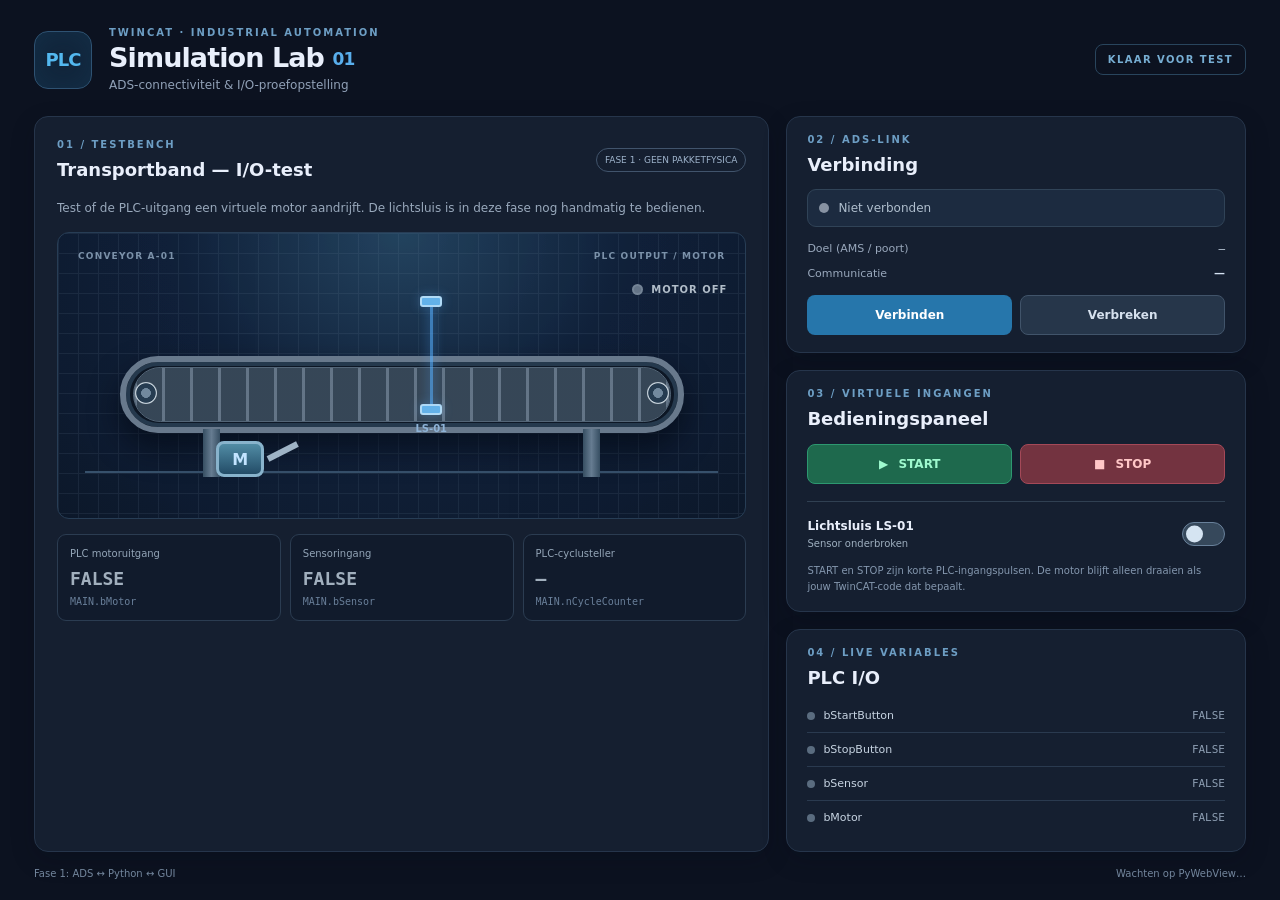
==== frontend/index.html @ 052e2afa "Initial commit" ====
<!doctype html>
<html lang="nl">
<head>
  <meta charset="utf-8">
  <meta name="viewport" content="width=device-width,initial-scale=1">
  <title>PLC Simulation Lab — Fase 1</title>
  <link rel="stylesheet" href="style.css">
</head>
<body>
  <div class="app">
    <header class="masthead">
      <div class="logo" aria-hidden="true"><span>PLC</span></div>
      <div class="brand"><div class="eyebrow">TWINCAT · INDUSTRIAL AUTOMATION</div><h1>Simulation Lab <span>01</span></h1><div class="subtitle">ADS-connectiviteit &amp; I/O-proefopstelling</div></div>
      <div class="version" id="modeTag">KLAAR VOOR TEST</div>
    </header>

    <div id="alert" class="alert" role="alert" hidden></div>

    <main class="layout">
      <section class="visual-panel panel">
        <div class="panel-heading"><div><div class="section-kicker">01 / TESTBENCH</div><h2>Transportband — I/O-test</h2></div><span class="phase-chip">FASE 1 · GEEN PAKKETFYSICA</span></div>
        <p class="intro">Test of de PLC-uitgang een virtuele motor aandrijft. De lichtsluis is in deze fase nog handmatig te bedienen.</p>
        <div class="conveyor-scene" id="conveyorScene">
          <div class="upper-label"><span>CONVEYOR A-01</span><span>PLC OUTPUT / MOTOR</span></div>
          <div class="beacon" id="motorBeacon"><i></i><span id="beaconLabel">MOTOR OFF</span></div>
          <div class="sensor-line"><div class="sensor-emitter"></div><div class="sensor-beam"></div><div class="sensor-receiver"></div><span>LS-01</span></div>
          <div class="belt-assembly">
            <div class="belt-track"><div class="belt-pattern"></div></div>
            <div class="roller roller-left"></div><div class="roller roller-right"></div>
            <div class="foot left"></div><div class="foot right"></div>
          </div>
          <div class="motor-drive" aria-hidden="true"><div class="motor-inner">M</div><div class="drive-line"></div></div>
          <div class="floor"></div>
        </div>
        <div class="readout-grid">
          <div class="readout"><span class="readout-name">PLC motoruitgang</span><strong id="motorValue">FALSE</strong><small>MAIN.bMotor</small></div>
          <div class="readout"><span class="readout-name">Sensoringang</span><strong id="sensorValue">FALSE</strong><small>MAIN.bSensor</small></div>
          <div class="readout"><span class="readout-name">PLC-cyclusteller</span><strong id="cycleValue">—</strong><small>MAIN.nCycleCounter</small></div>
        </div>
      </section>

      <aside class="controls-column">
        <section class="panel connection-panel">
          <div class="section-kicker">02 / ADS-LINK</div><h2>Verbinding</h2>
          <div class="connection-badge" id="connectionBadge"><span class="status-dot"></span><span id="connectionLabel">Niet verbonden</span></div>
          <div class="detail-row"><span>Doel (AMS / poort)</span><code id="targetValue">—</code></div>
          <div class="detail-row"><span>Communicatie</span><strong id="communicationValue">—</strong></div>
          <div class="connection-buttons"><button id="connectButton" class="btn primary">Verbinden</button><button id="disconnectButton" class="btn ghost">Verbreken</button></div>
        </section>
        <section class="panel control-panel">
          <div class="section-kicker">03 / VIRTUELE INGANGEN</div><h2>Bedieningspaneel</h2>
          <div class="control-buttons"><button id="startButton" class="btn start"><span class="icon-play">▶</span> START</button><button id="stopButton" class="btn stop"><span class="icon-stop">■</span> STOP</button></div>
          <label class="sensor-switch"><span class="switch-label"><b>Lichtsluis LS-01</b><small>Sensor onderbroken</small></span><span class="switch-wrap"><input id="sensorToggle" type="checkbox"><span class="switch-track"></span></span></label>
          <p class="notice">START en STOP zijn korte PLC-ingangspulsen. De motor blijft alleen draaien als jouw TwinCAT-code dat bepaalt.</p>
        </section>
        <section class="panel io-panel"><div class="section-kicker">04 / LIVE VARIABLES</div><h2>PLC I/O</h2>
          <div class="io-row"><span><i class="led" id="startLed"></i>bStartButton</span><code id="startValue">FALSE</code></div>
          <div class="io-row"><span><i class="led" id="stopLed"></i>bStopButton</span><code id="stopValue">FALSE</code></div>
          <div class="io-row"><span><i class="led" id="sensorLed"></i>bSensor</span><code id="sensorSmallValue">FALSE</code></div>
          <div class="io-row"><span><i class="led" id="motorLed"></i>bMotor</span><code id="motorSmallValue">FALSE</code></div>
        </section>
      </aside>
    </main>
    <footer><span>Fase 1: ADS ↔ Python ↔ GUI</span><span id="footerStatus">Wachten op PyWebView…</span></footer>
  </div>
  <script src="app.js"></script>
</body>
</html>
---- frontend/style.css ----
:root {font-family: "Segoe UI", Inter, system-ui, sans-serif;color:#e9effb;background:#0c1220;color-scheme:dark;}
* {box-sizing:border-box}body{margin:0;min-width:760px}.app{max-width:1340px;margin:auto;padding:27px 34px 18px}
.masthead{display:flex;align-items:center;gap:17px;margin-bottom:24px}.logo{width:58px;height:58px;border:1px solid #2e5272;box-shadow:inset 0 0 28px #1b44654d;background:#11253b;border-radius:14px;display:grid;place-items:center;color:#53b8ef;font-weight:900;font-size:18px;letter-spacing:-1px}
.brand{flex:1}.eyebrow,.section-kicker{font-size:10px;letter-spacing:2px;font-weight:800;color:#6d9ec4}.eyebrow{margin-bottom:4px}.brand h1{font-size:27px;margin:0;font-weight:750;letter-spacing:-.9px}.brand h1 span{color:#59aeec;font-size:17px;vertical-align:2px}.subtitle{font-size:12px;color:#91a1b7;margin-top:5px}.version{border:1px solid #29455d;border-radius:8px;padding:9px 12px;font-size:10px;letter-spacing:1.4px;font-weight:800;color:#77aed3}
.layout{display:grid;grid-template-columns:minmax(0,1.6fr) minmax(290px,1fr);gap:17px}.panel{background:#151f30;border:1px solid #26354b;box-shadow:0 8px 24px #060c182f;border-radius:14px;padding:22px}.panel-heading{display:flex;justify-content:space-between;align-items:center;gap:9px}.section-kicker{margin-bottom:9px}h2{font-size:18px;font-weight:680;margin:0 0 11px}.panel-heading h2{margin-bottom:0}.phase-chip{font-size:9px;border:1px solid #41546c;border-radius:20px;padding:6px 8px;color:#9eb3cb;white-space:nowrap}.intro{color:#99a9bc;font-size:12px;line-height:1.6;margin:19px 0 14px}
.conveyor-scene{height:287px;position:relative;overflow:hidden;border:1px solid #273d55;background:radial-gradient(ellipse at 50% 0%, #23435f 0%,#102039 48%,#0d192b 100%);border-radius:12px;isolation:isolate}.conveyor-scene:before{content:"";position:absolute;inset:0;opacity:.12;background-image:linear-gradient(#758da3 1px,transparent 1px),linear-gradient(90deg,#758da3 1px,transparent 1px);background-size:20px 20px}.upper-label{display:flex;justify-content:space-between;padding:18px 20px;position:relative;color:#7b91a9;letter-spacing:1.2px;font-size:9px;font-weight:800}.beacon{position:absolute;right:18px;top:51px;font-size:10px;font-weight:800;letter-spacing:1px;color:#b1bdc9;display:flex;gap:8px;align-items:center}.beacon i{height:11px;width:11px;border-radius:50%;background:#647487;border:2px solid #a3b2bf44}.conveyor-scene.running .beacon i{background:#4deaa0;box-shadow:0 0 16px #43e6a08c}.conveyor-scene.running .beacon{color:#60efae}
.belt-assembly{position:absolute;left:9%;right:9%;top:43%;height:77px;border:6px solid #68798c;border-radius:38px;background:#0d1725;box-shadow:0 15px 30px #02060e8f,inset 0 0 0 4px #25394d;z-index:1}.belt-track{position:absolute;inset:5px 7px;background:#2e3b49;border-radius:31px;overflow:hidden;border:1px solid #536577}.belt-pattern{position:absolute;inset:0;background:repeating-linear-gradient(90deg,#718396 0px,#718396 3px,#38495a 3px,#38495a 28px);animation:belt 900ms linear infinite;animation-play-state:paused;opacity:.8}.conveyor-scene.running .belt-pattern{animation-play-state:running}@keyframes belt{to{background-position-x:31px}}.roller{position:absolute;height:22px;width:22px;background:radial-gradient(circle,#72899e 0 30%,#263c51 33% 60%,#c0ccd5 65% 75%,#33465a 80%);border-radius:50%;top:20px;z-index:3}.roller-left{left:9px}.roller-right{right:9px}.foot{position:absolute;top:67px;width:17px;height:48px;background:linear-gradient(90deg,#364e62,#667c91,#364e62);z-index:-1}.foot.left{left:14%}.foot.right{right:14%}.floor{position:absolute;left:4%;right:4%;bottom:45px;height:2px;background:#37516c}
.sensor-line{position:absolute;left:52%;top:22%;height:138px;display:flex;flex-direction:column;align-items:center;z-index:3}.sensor-emitter,.sensor-receiver{width:22px;height:11px;border-radius:3px;background:#64b2e9;border:2px solid #b2dbf6;box-shadow:0 0 12px #67b4ff55}.sensor-beam{width:3px;flex:1;background:#55afff;box-shadow:0 0 11px #55aaff;opacity:.6}.conveyor-scene.sensor-active .sensor-beam{background:#eb6c72;box-shadow:0 0 13px #ef5c6f}.sensor-line span{margin-top:8px;font-size:10px;color:#8eb3d7;font-weight:800}.motor-drive{position:absolute;left:23%;top:73%;z-index:2;display:flex;align-items:center;gap:4px}.motor-inner{width:48px;height:36px;background:linear-gradient(#518ca5,#234c67);border:3px solid #88b3cc;border-radius:8px;display:grid;place-items:center;font-weight:900;color:#c3e4ff}.drive-line{width:33px;height:6px;background:#9fb4c6;transform:rotate(-27deg);transform-origin:left center}
.readout-grid{display:grid;grid-template-columns:repeat(3,1fr);gap:9px;margin-top:15px}.readout{border:1px solid #2b3c51;border-radius:9px;padding:13px 12px;background:#111b2c;min-width:0}.readout-name{font-size:10px;color:#93a5b7;display:block;margin-bottom:9px}.readout strong{font-family:Consolas,monospace;font-size:18px;color:#a1afbd}.readout strong.on{color:#63edaa}.readout small{display:block;color:#697f99;font-family:Consolas,monospace;font-size:10px;margin-top:7px;overflow:hidden;text-overflow:ellipsis}
.controls-column{display:flex;flex-direction:column;gap:17px}.controls-column .panel{padding:17px 20px}.connection-badge{display:flex;align-items:center;gap:9px;padding:11px;background:#1c2b40;border:1px solid #304357;border-radius:9px;margin:14px 0 15px;font-size:12px;color:#afbecd}.status-dot{width:10px;height:10px;background:#8792a2;border-radius:50%}.connection-badge.connected{background:#163526;border-color:#2d7653;color:#84ebae}.connection-badge.connected .status-dot{background:#5ce2a0;box-shadow:0 0 12px #3ce99a}.detail-row{display:flex;justify-content:space-between;gap:8px;margin:12px 0;font-size:11px;color:#99a8bc}.detail-row code,.detail-row strong{font-size:11px;color:#d4e2f2;overflow-wrap:anywhere}.connection-buttons,.control-buttons{display:grid;grid-template-columns:1fr 1fr;gap:8px;margin-top:15px}.btn{cursor:pointer;font-family:inherit;font-size:12px;border-radius:8px;padding:12px 13px;font-weight:750;border:1px solid transparent;transition:filter 130ms,transform 130ms}.btn:active{transform:scale(.98)}.btn:disabled{cursor:not-allowed;opacity:.42}.btn:hover:not(:disabled){filter:brightness(1.16)}.btn.primary{background:#2676ab;color:white}.btn.ghost{background:#26364a;border-color:#41546a;color:#d6e1ee}.btn.start{background:#1e694d;color:#9ef9ce;border-color:#2d9870}.btn.stop{background:#733340;color:#ffc7c7;border-color:#a44958}.icon-play,.icon-stop{margin-right:6px}
.sensor-switch{display:flex;justify-content:space-between;align-items:center;gap:8px;padding:17px 0 14px;border-top:1px solid #304052;margin-top:17px}.switch-label b,.switch-label small{display:block}.switch-label b{font-size:12px}.switch-label small{margin-top:5px;font-size:10px;color:#9eafbf}.switch-wrap{position:relative;display:block;flex:none}.switch-wrap input{position:absolute;opacity:0}.switch-track{display:block;cursor:pointer;width:43px;height:24px;border-radius:24px;background:#36485b;border:1px solid #69819b;transition:background .2s}.switch-track:after{content:"";display:block;width:17px;height:17px;border-radius:50%;background:#d5e4f2;transform:translate(3px,2.6px);transition:transform .2s}.switch-wrap input:checked+.switch-track{background:#1e996b}.switch-wrap input:checked+.switch-track:after{transform:translate(21px,2.6px)}.switch-wrap input:disabled+.switch-track{opacity:.5;cursor:not-allowed}.notice{color:#8497ae;font-size:10px;line-height:1.55;margin:0}.io-row{display:flex;justify-content:space-between;border-bottom:1px solid #2a3a4f;padding:10px 0;font-size:11px;color:#c7d4e2}.io-row:last-child{border-bottom:0}.io-row span{display:flex;gap:8px;align-items:center}.led{width:8px;height:8px;border-radius:50%;background:#5a6c7f;display:inline-block}.led.on{background:#63ecad;box-shadow:0 0 9px #63ecad88}.io-row code{color:#8e9fb3}.io-row code.on{color:#7eebb3}.alert{border:1px solid #a45459;background:#56262d;color:#ffd7da;padding:11px 14px;border-radius:9px;font-size:12px;margin-bottom:16px;overflow-wrap:anywhere}.alert[hidden]{display:none}footer{display:flex;justify-content:space-between;gap:12px;color:#73869d;font-size:10px;margin-top:16px}
@media(max-width:900px){.app{padding:20px}.layout{grid-template-columns:1fr}.controls-column{display:grid;grid-template-columns:1fr 1fr}.io-panel{grid-column:span 2}}
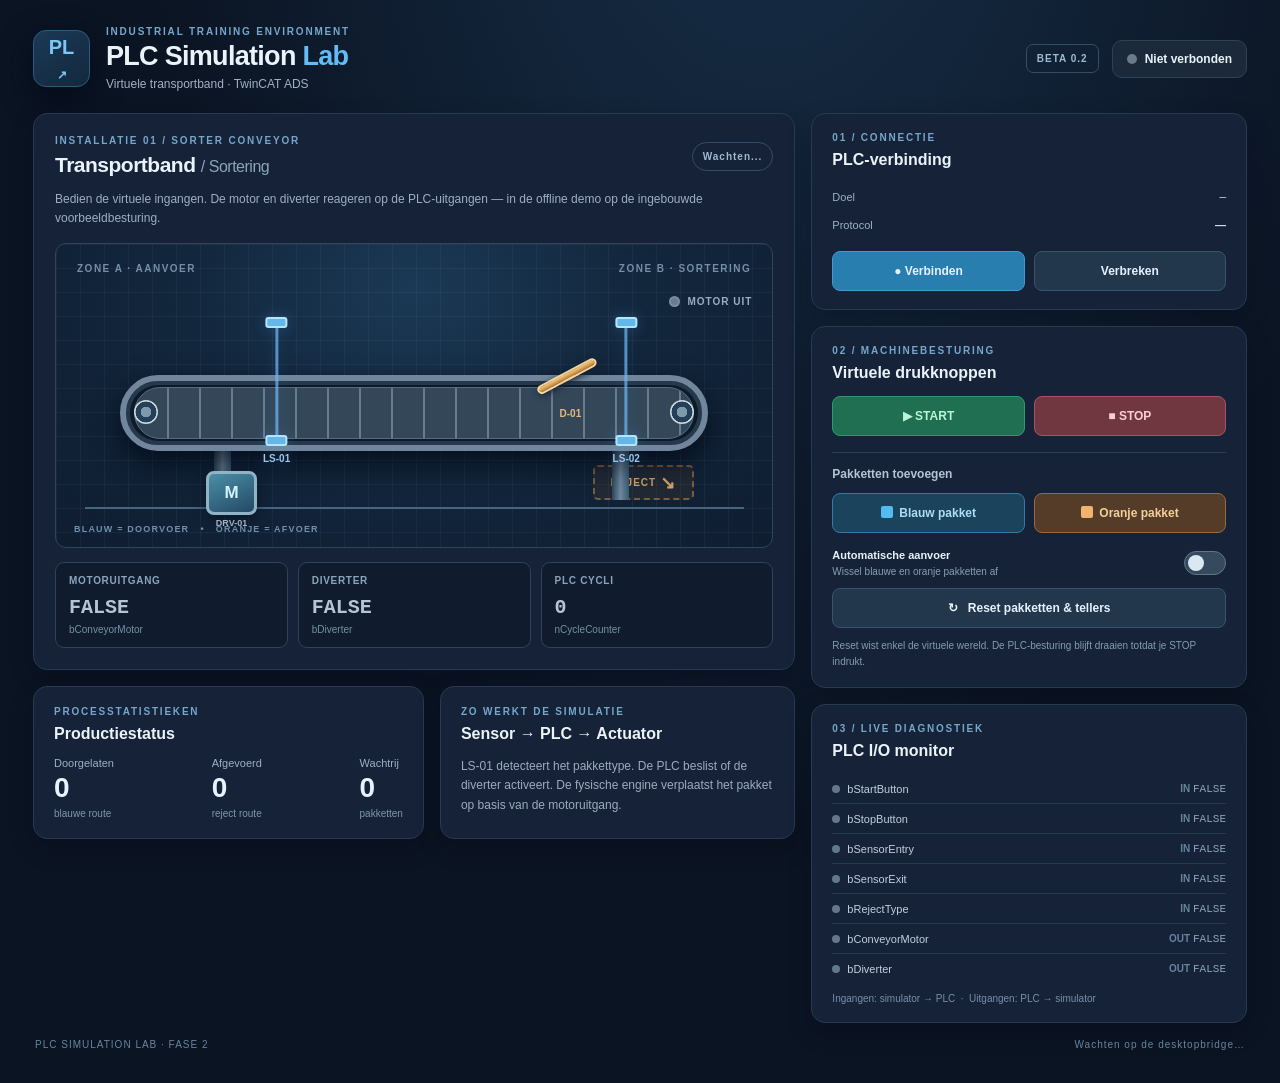
==== commit c2312fd1: "Added conveyor simulation with package sorting and improved animations" ====
--- a/frontend/index.html
+++ b/frontend/index.html
@@ -3,65 +3,81 @@
 <head>
   <meta charset="utf-8">
   <meta name="viewport" content="width=device-width,initial-scale=1">
-  <title>PLC Simulation Lab — Fase 1</title>
+  <title>PLC Simulation Lab — Conveyor</title>
   <link rel="stylesheet" href="style.css">
 </head>
 <body>
-  <div class="app">
-    <header class="masthead">
-      <div class="logo" aria-hidden="true"><span>PLC</span></div>
-      <div class="brand"><div class="eyebrow">TWINCAT · INDUSTRIAL AUTOMATION</div><h1>Simulation Lab <span>01</span></h1><div class="subtitle">ADS-connectiviteit &amp; I/O-proefopstelling</div></div>
-      <div class="version" id="modeTag">KLAAR VOOR TEST</div>
+  <div class="shell">
+    <header class="topbar">
+      <div class="identity">
+        <div class="symbol">PL<span>↗</span></div>
+        <div><div class="overline">INDUSTRIAL TRAINING ENVIRONMENT</div><h1>PLC Simulation <em>Lab</em></h1><div class="subhead">Virtuele transportband · TwinCAT ADS</div></div>
+      </div>
+      <div class="topright"><span class="vchip">BETA 0.2</span><div id="connectionBadge" class="connection-badge"><i></i><span id="connectionLabel">Niet verbonden</span></div></div>
     </header>
 
-    <div id="alert" class="alert" role="alert" hidden></div>
+    <div id="errorMessage" class="alert" role="alert" hidden></div>
+    <main class="workspace">
+      <section class="left-side">
+        <section class="panel stage-panel">
+          <div class="section-title"><div><div class="overline">INSTALLATIE 01 / SORTER CONVEYOR</div><h2>Transportband <span class="h2muted">/ Sortering</span></h2></div><span id="modeTag" class="mode-tag">Wachten...</span></div>
+          <div class="stage-description">Bedien de virtuele ingangen. De motor en diverter reageren op de PLC-uitgangen — in de offline demo op de ingebouwde voorbeeldbesturing.</div>
 
-    <main class="layout">
-      <section class="visual-panel panel">
-        <div class="panel-heading"><div><div class="section-kicker">01 / TESTBENCH</div><h2>Transportband — I/O-test</h2></div><span class="phase-chip">FASE 1 · GEEN PAKKETFYSICA</span></div>
-        <p class="intro">Test of de PLC-uitgang een virtuele motor aandrijft. De lichtsluis is in deze fase nog handmatig te bedienen.</p>
-        <div class="conveyor-scene" id="conveyorScene">
-          <div class="upper-label"><span>CONVEYOR A-01</span><span>PLC OUTPUT / MOTOR</span></div>
-          <div class="beacon" id="motorBeacon"><i></i><span id="beaconLabel">MOTOR OFF</span></div>
-          <div class="sensor-line"><div class="sensor-emitter"></div><div class="sensor-beam"></div><div class="sensor-receiver"></div><span>LS-01</span></div>
-          <div class="belt-assembly">
-            <div class="belt-track"><div class="belt-pattern"></div></div>
-            <div class="roller roller-left"></div><div class="roller roller-right"></div>
-            <div class="foot left"></div><div class="foot right"></div>
+          <div class="conveyor-stage" id="conveyorStage" aria-label="Interactieve transportband">
+            <div class="stage-grid"></div>
+            <div class="stage-label stage-label-left">ZONE A · AANVOER</div>
+            <div class="stage-label stage-label-right">ZONE B · SORTERING</div>
+            <div class="motor-chip"><span id="motorMiniLed" class="circle-led"></span><span id="motorMiniText">MOTOR UIT</span></div>
+            <div class="sensor-assembly first" id="entryAssembly"><div class="sensor-head"></div><div class="sensor-beam"></div><div class="sensor-head"></div><strong>LS-01</strong></div>
+            <div class="sensor-assembly second" id="exitAssembly"><div class="sensor-head"></div><div class="sensor-beam"></div><div class="sensor-head"></div><strong>LS-02</strong></div>
+            <div class="belt-frame">
+              <div class="belt-track" id="beltTrack">
+                <div class="belt-texture"></div>
+              </div>
+              <div class="package-layer" id="packageLayer"></div>
+              <div class="roller roller-left"></div><div class="roller roller-right"></div>
+            </div>
+            <div class="diverter" id="diverter"><span class="diverter-arm"></span><b>D-01</b></div>
+            <div class="chute chute-reject"><span>REJECT</span><span class="chute-arrow">↘</span></div>
+            <div class="stand stand-left"></div><div class="stand stand-right"></div><div class="floor"></div>
+            <div class="motor-box"><b>M</b><span>DRV-01</span></div>
+            <div class="stage-hint">BLAUW = DOORVOER &nbsp; • &nbsp; ORANJE = AFVOER</div>
           </div>
-          <div class="motor-drive" aria-hidden="true"><div class="motor-inner">M</div><div class="drive-line"></div></div>
-          <div class="floor"></div>
-        </div>
-        <div class="readout-grid">
-          <div class="readout"><span class="readout-name">PLC motoruitgang</span><strong id="motorValue">FALSE</strong><small>MAIN.bMotor</small></div>
-          <div class="readout"><span class="readout-name">Sensoringang</span><strong id="sensorValue">FALSE</strong><small>MAIN.bSensor</small></div>
-          <div class="readout"><span class="readout-name">PLC-cyclusteller</span><strong id="cycleValue">—</strong><small>MAIN.nCycleCounter</small></div>
+          <div class="readout-grid">
+            <div class="readout"><div>MOTORUITGANG</div><strong id="motorValue">FALSE</strong><small>bConveyorMotor</small></div>
+            <div class="readout"><div>DIVERTER</div><strong id="diverterValue">FALSE</strong><small>bDiverter</small></div>
+            <div class="readout"><div>PLC CYCLI</div><strong id="cycleValue">0</strong><small>nCycleCounter</small></div>
+          </div>
+        </section>
+
+        <div class="bottom-cards">
+          <section class="panel results-panel"><div class="overline">PROCESSTATISTIEKEN</div><h3>Productiestatus</h3>
+            <div class="stats-line"><div class="stat"><span>Doorgelaten</span><strong id="normalCount">0</strong><small>blauwe route</small></div><div class="stat"><span>Afgevoerd</span><strong id="rejectCount">0</strong><small>reject route</small></div><div class="stat"><span>Wachtrij</span><strong id="queueCount">0</strong><small>pakketten</small></div></div>
+          </section>
+          <section class="panel help-panel"><div class="overline">ZO WERKT DE SIMULATIE</div><h3>Sensor → PLC → Actuator</h3><p>LS-01 detecteert het pakkettype. De PLC beslist of de diverter activeert. De fysische engine verplaatst het pakket op basis van de motoruitgang.</p></section>
         </div>
       </section>
 
-      <aside class="controls-column">
-        <section class="panel connection-panel">
-          <div class="section-kicker">02 / ADS-LINK</div><h2>Verbinding</h2>
-          <div class="connection-badge" id="connectionBadge"><span class="status-dot"></span><span id="connectionLabel">Niet verbonden</span></div>
-          <div class="detail-row"><span>Doel (AMS / poort)</span><code id="targetValue">—</code></div>
-          <div class="detail-row"><span>Communicatie</span><strong id="communicationValue">—</strong></div>
-          <div class="connection-buttons"><button id="connectButton" class="btn primary">Verbinden</button><button id="disconnectButton" class="btn ghost">Verbreken</button></div>
+      <aside class="right-side">
+        <section class="panel connection-panel"><div class="overline">01 / CONNECTIE</div><h3>PLC-verbinding</h3>
+          <div class="info-row"><span>Doel</span><code id="targetValue">—</code></div>
+          <div class="info-row"><span>Protocol</span><strong id="protocolValue">—</strong></div>
+          <div class="button-pair"><button class="btn primary" id="connectButton">● Verbinden</button><button class="btn ghost" id="disconnectButton">Verbreken</button></div>
         </section>
-        <section class="panel control-panel">
-          <div class="section-kicker">03 / VIRTUELE INGANGEN</div><h2>Bedieningspaneel</h2>
-          <div class="control-buttons"><button id="startButton" class="btn start"><span class="icon-play">▶</span> START</button><button id="stopButton" class="btn stop"><span class="icon-stop">■</span> STOP</button></div>
-          <label class="sensor-switch"><span class="switch-label"><b>Lichtsluis LS-01</b><small>Sensor onderbroken</small></span><span class="switch-wrap"><input id="sensorToggle" type="checkbox"><span class="switch-track"></span></span></label>
-          <p class="notice">START en STOP zijn korte PLC-ingangspulsen. De motor blijft alleen draaien als jouw TwinCAT-code dat bepaalt.</p>
+        <section class="panel action-panel"><div class="overline">02 / MACHINEBESTURING</div><h3>Virtuele drukknoppen</h3>
+          <div class="button-pair"><button class="btn start" id="startButton">▶ START</button><button class="btn stop" id="stopButton">■ STOP</button></div>
+          <div class="subsection-title">Pakketten toevoegen</div>
+          <div class="button-pair"><button class="btn parcel-blue" id="blueButton"><span class="parcel-icon blue"></span> Blauw pakket</button><button class="btn parcel-orange" id="orangeButton"><span class="parcel-icon orange"></span> Oranje pakket</button></div>
+          <label class="switch-row"><div><b>Automatische aanvoer</b><small>Wissel blauwe en oranje pakketten af</small></div><span class="toggle"><input id="autoFeedToggle" type="checkbox"><span></span></span></label>
+          <button class="btn ghost full-width" id="resetButton">↻ &nbsp; Reset pakketten & tellers</button>
+          <p class="small-note">Reset wist enkel de virtuele wereld. De PLC-besturing blijft draaien totdat je STOP indrukt.</p>
         </section>
-        <section class="panel io-panel"><div class="section-kicker">04 / LIVE VARIABLES</div><h2>PLC I/O</h2>
-          <div class="io-row"><span><i class="led" id="startLed"></i>bStartButton</span><code id="startValue">FALSE</code></div>
-          <div class="io-row"><span><i class="led" id="stopLed"></i>bStopButton</span><code id="stopValue">FALSE</code></div>
-          <div class="io-row"><span><i class="led" id="sensorLed"></i>bSensor</span><code id="sensorSmallValue">FALSE</code></div>
-          <div class="io-row"><span><i class="led" id="motorLed"></i>bMotor</span><code id="motorSmallValue">FALSE</code></div>
+        <section class="panel io-panel"><div class="overline">03 / LIVE DIAGNOSTIEK</div><h3>PLC I/O monitor</h3><div id="ioRows"></div>
+          <div class="io-footer">Ingangen: simulator → PLC &nbsp;·&nbsp; Uitgangen: PLC → simulator</div>
         </section>
       </aside>
     </main>
-    <footer><span>Fase 1: ADS ↔ Python ↔ GUI</span><span id="footerStatus">Wachten op PyWebView…</span></footer>
+    <footer><span>PLC SIMULATION LAB · FASE 2</span><span id="footerStatus">Wachten op de desktopbridge…</span></footer>
   </div>
   <script src="app.js"></script>
 </body>
--- a/frontend/style.css
+++ b/frontend/style.css
@@ -1,12 +1,13 @@
-:root {font-family: "Segoe UI", Inter, system-ui, sans-serif;color:#e9effb;background:#0c1220;color-scheme:dark;}
-* {box-sizing:border-box}body{margin:0;min-width:760px}.app{max-width:1340px;margin:auto;padding:27px 34px 18px}
-.masthead{display:flex;align-items:center;gap:17px;margin-bottom:24px}.logo{width:58px;height:58px;border:1px solid #2e5272;box-shadow:inset 0 0 28px #1b44654d;background:#11253b;border-radius:14px;display:grid;place-items:center;color:#53b8ef;font-weight:900;font-size:18px;letter-spacing:-1px}
-.brand{flex:1}.eyebrow,.section-kicker{font-size:10px;letter-spacing:2px;font-weight:800;color:#6d9ec4}.eyebrow{margin-bottom:4px}.brand h1{font-size:27px;margin:0;font-weight:750;letter-spacing:-.9px}.brand h1 span{color:#59aeec;font-size:17px;vertical-align:2px}.subtitle{font-size:12px;color:#91a1b7;margin-top:5px}.version{border:1px solid #29455d;border-radius:8px;padding:9px 12px;font-size:10px;letter-spacing:1.4px;font-weight:800;color:#77aed3}
-.layout{display:grid;grid-template-columns:minmax(0,1.6fr) minmax(290px,1fr);gap:17px}.panel{background:#151f30;border:1px solid #26354b;box-shadow:0 8px 24px #060c182f;border-radius:14px;padding:22px}.panel-heading{display:flex;justify-content:space-between;align-items:center;gap:9px}.section-kicker{margin-bottom:9px}h2{font-size:18px;font-weight:680;margin:0 0 11px}.panel-heading h2{margin-bottom:0}.phase-chip{font-size:9px;border:1px solid #41546c;border-radius:20px;padding:6px 8px;color:#9eb3cb;white-space:nowrap}.intro{color:#99a9bc;font-size:12px;line-height:1.6;margin:19px 0 14px}
-.conveyor-scene{height:287px;position:relative;overflow:hidden;border:1px solid #273d55;background:radial-gradient(ellipse at 50% 0%, #23435f 0%,#102039 48%,#0d192b 100%);border-radius:12px;isolation:isolate}.conveyor-scene:before{content:"";position:absolute;inset:0;opacity:.12;background-image:linear-gradient(#758da3 1px,transparent 1px),linear-gradient(90deg,#758da3 1px,transparent 1px);background-size:20px 20px}.upper-label{display:flex;justify-content:space-between;padding:18px 20px;position:relative;color:#7b91a9;letter-spacing:1.2px;font-size:9px;font-weight:800}.beacon{position:absolute;right:18px;top:51px;font-size:10px;font-weight:800;letter-spacing:1px;color:#b1bdc9;display:flex;gap:8px;align-items:center}.beacon i{height:11px;width:11px;border-radius:50%;background:#647487;border:2px solid #a3b2bf44}.conveyor-scene.running .beacon i{background:#4deaa0;box-shadow:0 0 16px #43e6a08c}.conveyor-scene.running .beacon{color:#60efae}
-.belt-assembly{position:absolute;left:9%;right:9%;top:43%;height:77px;border:6px solid #68798c;border-radius:38px;background:#0d1725;box-shadow:0 15px 30px #02060e8f,inset 0 0 0 4px #25394d;z-index:1}.belt-track{position:absolute;inset:5px 7px;background:#2e3b49;border-radius:31px;overflow:hidden;border:1px solid #536577}.belt-pattern{position:absolute;inset:0;background:repeating-linear-gradient(90deg,#718396 0px,#718396 3px,#38495a 3px,#38495a 28px);animation:belt 900ms linear infinite;animation-play-state:paused;opacity:.8}.conveyor-scene.running .belt-pattern{animation-play-state:running}@keyframes belt{to{background-position-x:31px}}.roller{position:absolute;height:22px;width:22px;background:radial-gradient(circle,#72899e 0 30%,#263c51 33% 60%,#c0ccd5 65% 75%,#33465a 80%);border-radius:50%;top:20px;z-index:3}.roller-left{left:9px}.roller-right{right:9px}.foot{position:absolute;top:67px;width:17px;height:48px;background:linear-gradient(90deg,#364e62,#667c91,#364e62);z-index:-1}.foot.left{left:14%}.foot.right{right:14%}.floor{position:absolute;left:4%;right:4%;bottom:45px;height:2px;background:#37516c}
-.sensor-line{position:absolute;left:52%;top:22%;height:138px;display:flex;flex-direction:column;align-items:center;z-index:3}.sensor-emitter,.sensor-receiver{width:22px;height:11px;border-radius:3px;background:#64b2e9;border:2px solid #b2dbf6;box-shadow:0 0 12px #67b4ff55}.sensor-beam{width:3px;flex:1;background:#55afff;box-shadow:0 0 11px #55aaff;opacity:.6}.conveyor-scene.sensor-active .sensor-beam{background:#eb6c72;box-shadow:0 0 13px #ef5c6f}.sensor-line span{margin-top:8px;font-size:10px;color:#8eb3d7;font-weight:800}.motor-drive{position:absolute;left:23%;top:73%;z-index:2;display:flex;align-items:center;gap:4px}.motor-inner{width:48px;height:36px;background:linear-gradient(#518ca5,#234c67);border:3px solid #88b3cc;border-radius:8px;display:grid;place-items:center;font-weight:900;color:#c3e4ff}.drive-line{width:33px;height:6px;background:#9fb4c6;transform:rotate(-27deg);transform-origin:left center}
-.readout-grid{display:grid;grid-template-columns:repeat(3,1fr);gap:9px;margin-top:15px}.readout{border:1px solid #2b3c51;border-radius:9px;padding:13px 12px;background:#111b2c;min-width:0}.readout-name{font-size:10px;color:#93a5b7;display:block;margin-bottom:9px}.readout strong{font-family:Consolas,monospace;font-size:18px;color:#a1afbd}.readout strong.on{color:#63edaa}.readout small{display:block;color:#697f99;font-family:Consolas,monospace;font-size:10px;margin-top:7px;overflow:hidden;text-overflow:ellipsis}
-.controls-column{display:flex;flex-direction:column;gap:17px}.controls-column .panel{padding:17px 20px}.connection-badge{display:flex;align-items:center;gap:9px;padding:11px;background:#1c2b40;border:1px solid #304357;border-radius:9px;margin:14px 0 15px;font-size:12px;color:#afbecd}.status-dot{width:10px;height:10px;background:#8792a2;border-radius:50%}.connection-badge.connected{background:#163526;border-color:#2d7653;color:#84ebae}.connection-badge.connected .status-dot{background:#5ce2a0;box-shadow:0 0 12px #3ce99a}.detail-row{display:flex;justify-content:space-between;gap:8px;margin:12px 0;font-size:11px;color:#99a8bc}.detail-row code,.detail-row strong{font-size:11px;color:#d4e2f2;overflow-wrap:anywhere}.connection-buttons,.control-buttons{display:grid;grid-template-columns:1fr 1fr;gap:8px;margin-top:15px}.btn{cursor:pointer;font-family:inherit;font-size:12px;border-radius:8px;padding:12px 13px;font-weight:750;border:1px solid transparent;transition:filter 130ms,transform 130ms}.btn:active{transform:scale(.98)}.btn:disabled{cursor:not-allowed;opacity:.42}.btn:hover:not(:disabled){filter:brightness(1.16)}.btn.primary{background:#2676ab;color:white}.btn.ghost{background:#26364a;border-color:#41546a;color:#d6e1ee}.btn.start{background:#1e694d;color:#9ef9ce;border-color:#2d9870}.btn.stop{background:#733340;color:#ffc7c7;border-color:#a44958}.icon-play,.icon-stop{margin-right:6px}
-.sensor-switch{display:flex;justify-content:space-between;align-items:center;gap:8px;padding:17px 0 14px;border-top:1px solid #304052;margin-top:17px}.switch-label b,.switch-label small{display:block}.switch-label b{font-size:12px}.switch-label small{margin-top:5px;font-size:10px;color:#9eafbf}.switch-wrap{position:relative;display:block;flex:none}.switch-wrap input{position:absolute;opacity:0}.switch-track{display:block;cursor:pointer;width:43px;height:24px;border-radius:24px;background:#36485b;border:1px solid #69819b;transition:background .2s}.switch-track:after{content:"";display:block;width:17px;height:17px;border-radius:50%;background:#d5e4f2;transform:translate(3px,2.6px);transition:transform .2s}.switch-wrap input:checked+.switch-track{background:#1e996b}.switch-wrap input:checked+.switch-track:after{transform:translate(21px,2.6px)}.switch-wrap input:disabled+.switch-track{opacity:.5;cursor:not-allowed}.notice{color:#8497ae;font-size:10px;line-height:1.55;margin:0}.io-row{display:flex;justify-content:space-between;border-bottom:1px solid #2a3a4f;padding:10px 0;font-size:11px;color:#c7d4e2}.io-row:last-child{border-bottom:0}.io-row span{display:flex;gap:8px;align-items:center}.led{width:8px;height:8px;border-radius:50%;background:#5a6c7f;display:inline-block}.led.on{background:#63ecad;box-shadow:0 0 9px #63ecad88}.io-row code{color:#8e9fb3}.io-row code.on{color:#7eebb3}.alert{border:1px solid #a45459;background:#56262d;color:#ffd7da;padding:11px 14px;border-radius:9px;font-size:12px;margin-bottom:16px;overflow-wrap:anywhere}.alert[hidden]{display:none}footer{display:flex;justify-content:space-between;gap:12px;color:#73869d;font-size:10px;margin-top:16px}
-@media(max-width:900px){.app{padding:20px}.layout{grid-template-columns:1fr}.controls-column{display:grid;grid-template-columns:1fr 1fr}.io-panel{grid-column:span 2}}
+:root{font-family:Segoe UI,Inter,Arial,sans-serif;color:#eaf2fa;background:#0b1423;color-scheme:dark;--line:#263a51;--muted:#93a7bd;--blue:#58b8ed;--green:#5fe4a6;--orange:#efac65}
+*{box-sizing:border-box}html,body{margin:0;min-width:850px}body{background:radial-gradient(ellipse at 60% -30%,#18314b 0,#0b1423 58%)}button{font-family:inherit}.shell{max-width:1500px;margin:0 auto;padding:26px 33px 16px}
+.topbar{display:flex;align-items:center;justify-content:space-between;gap:14px;margin-bottom:22px}.identity{display:flex;gap:16px;align-items:center}.symbol{width:57px;height:57px;display:grid;place-items:center;border-radius:13px;background:linear-gradient(145deg,#1b3956,#13283c);border:1px solid #2c5c7b;font-size:20px;font-weight:900;color:#79c9f4;box-shadow:0 10px 30px #050c19}.symbol span{font-size:12px;vertical-align:10px;margin-left:1px}.overline{font-size:10px;letter-spacing:1.8px;font-weight:850;color:#75a7cb}.identity h1{font-size:27px;letter-spacing:-.7px;margin:4px 0 0;line-height:1.15}.identity h1 em{font-style:normal;color:#62bcf5}.subhead{font-size:12px;color:#a1b1c4;margin-top:5px}.topright{display:flex;align-items:center;gap:13px}.vchip,.mode-tag{padding:8px 10px;border:1px solid #344d66;border-radius:7px;color:#9dbad2;font-size:10px;font-weight:800;letter-spacing:1px}.connection-badge{display:flex;gap:8px;align-items:center;background:#1c293a;padding:11px 14px;border:1px solid #2d4257;border-radius:10px;font-size:12px;font-weight:700;min-width:133px}.connection-badge i{width:10px;height:10px;border-radius:50%;background:#697a8c}.connection-badge.connected{border-color:#326b52;color:#8aebbc;background:#133023}.connection-badge.connected i{background:var(--green);box-shadow:0 0 10px #5fe4a68e}
+.workspace{display:grid;grid-template-columns:minmax(0,1.75fr) minmax(310px,1fr);gap:16px}.left-side,.right-side{display:flex;flex-direction:column;gap:16px;min-width:0}.panel{border:1px solid var(--line);background:#152237;border-radius:14px;padding:19px 20px;box-shadow:0 9px 25px #02070f36}.stage-panel{padding:21px}.section-title{display:flex;justify-content:space-between;align-items:center;gap:10px}.section-title h2{font-size:21px;margin:7px 0 0;letter-spacing:-.5px}.h2muted{color:#8ba4b9;font-size:16px;font-weight:500}.stage-description{color:#9eafc3;font-size:12px;line-height:1.55;margin:13px 0 16px;max-width:700px}.mode-tag{border-radius:25px;white-space:nowrap}.mode-tag.demo{color:#f9c980;border-color:#947244;background:#4e3a20}.mode-tag.live{color:#87e6bf;border-color:#326b56;background:#1b3c31}
+.conveyor-stage{height:305px;overflow:hidden;position:relative;isolation:isolate;border-radius:11px;border:1px solid #30445c;background:radial-gradient(ellipse at 50% 15%,#1b3955 0,#12263c 47%,#0f1d31 100%)}.stage-grid{position:absolute;inset:0;background-image:linear-gradient(#87a0b413 1px,transparent 1px),linear-gradient(90deg,#87a0b413 1px,transparent 1px);background-size:24px 24px}.stage-label{position:absolute;top:19px;font-size:10px;letter-spacing:1.5px;font-weight:800;color:#758fa8}.stage-label-left{left:21px}.stage-label-right{right:21px}.motor-chip{position:absolute;right:20px;top:52px;display:flex;align-items:center;gap:7px;font-size:10px;font-weight:850;letter-spacing:1px;color:#9cacc2}.circle-led{width:11px;height:11px;border-radius:50%;background:#697b8d;border:2px solid #9eb2c350}.conveyor-stage.running .circle-led{background:#62efb1;box-shadow:0 0 11px #62efb1}.conveyor-stage.running .motor-chip{color:#6ceeb4}
+.belt-frame{position:absolute;top:43%;left:9%;width:82%;height:76px;border:6px solid #71869c;border-radius:42px;background:#0c1a2b;box-shadow:0 12px 29px #020713bd,inset 0 0 0 4px #26384b;z-index:3}.belt-track{position:absolute;inset:6px 8px;border:1px solid #556b80;background:#334759;border-radius:30px;overflow:hidden;isolation:isolate}.belt-texture{position:absolute;left:-32px;top:0;bottom:0;width:calc(100% + 32px);background-image:linear-gradient(90deg,#8095a4 0 2px,transparent 2px 32px);background-size:32px 100%;will-change:transform;animation:belt-move 540ms linear infinite paused;opacity:.68;transform:translate3d(0,0,0)}.conveyor-stage.running .belt-texture{animation-play-state:running}@keyframes belt-move{to{transform:translate3d(32px,0,0)}}.roller{position:absolute;top:19px;width:24px;height:24px;border-radius:50%;z-index:4;background:radial-gradient(circle,#7e9aab 0 30%,#254059 32% 60%,#cad9df 63% 73%,#435b6e 76%)}.roller-left{left:8px}.roller-right{right:8px}.package-layer{position:absolute;inset:6px 8px;z-index:2;pointer-events:none}.parcel{position:absolute;top:12px;height:34px;width:48px;border-radius:5px;box-shadow:1px 4px 8px #07111e99;will-change:transform}.parcel.blue{background:linear-gradient(145deg,#67d5f8,#2184b9);border:2px solid #91e5fb}.parcel.orange{background:linear-gradient(145deg,#f7be74,#d8853c);border:2px solid #ffdb9a}.parcel:after{content:'';position:absolute;inset:5px 0 0;border-top:2px solid #ffffff50;transform:skewY(-22deg)}.parcel:before{content:'';position:absolute;left:47%;top:0;bottom:0;border-left:2px solid #ffffff51}
+.sensor-assembly{position:absolute;top:24%;height:153px;display:flex;align-items:center;flex-direction:column;z-index:6;filter:drop-shadow(0 0 7px #4daaff44);transform:translateX(-50%);pointer-events:none}.sensor-assembly.first{left:30.8%}.sensor-assembly.second{left:79.6%}.sensor-head{height:11px;width:22px;background:#64b7eb;border:2px solid #b5e4fe;border-radius:3px}.sensor-beam{height:107px;width:3px;background:#6db7f1;opacity:.73}.sensor-assembly.active .sensor-beam{background:#ef696b;box-shadow:0 0 12px #ff6c6c;opacity:1}.sensor-assembly strong{font-size:10px;color:#9ac8eb;margin-top:7px}.sensor-assembly.active strong{color:#ffafac}
+.diverter{position:absolute;top:46%;left:67.2%;z-index:7;pointer-events:none}.diverter-arm{display:block;height:9px;width:66px;background:linear-gradient(#f8c97d,#b9782c);border:2px solid #f5d59b;border-radius:5px;transform-origin:10% 50%;transform:rotate(-28deg);transition:transform 180ms;box-shadow:0 2px 6px #172333}.diverter.active .diverter-arm{transform:rotate(30deg);background:linear-gradient(#ffd6a7,#ec9030)}.diverter b{display:block;color:#e8b97b;font-size:10px;text-align:center;margin-top:15px}.chute{position:absolute;top:73%;right:11%;width:14%;height:35px;border:2px dashed #b6804599;background:#78532829;border-radius:5px;display:flex;align-items:center;justify-content:center;gap:4px;color:#d5a36b;font-size:10px;letter-spacing:1px;font-weight:800}.chute-arrow{font-size:18px}.stand{position:absolute;top:calc(43% + 65px);height:60px;width:17px;background:linear-gradient(90deg,#2b465c,#71899e,#385b74);z-index:1}.stand-left{left:22%}.stand-right{right:20%}.floor{height:2px;background:#48657c;position:absolute;bottom:38px;left:4%;right:4%}.motor-box{position:absolute;left:21%;top:75%;z-index:5;display:flex;align-items:center;flex-direction:column;font-size:9px;font-weight:800;gap:3px;color:#a1b3c5}.motor-box b{border-radius:8px;border:3px solid #90b3c6;background:linear-gradient(155deg,#4b8fa6,#244865);box-shadow:0 4px 12px #07111b99;padding:9px 15px;color:#d2f1ff;font-size:17px}.stage-hint{position:absolute;left:18px;bottom:13px;color:#7190aa;font-size:9px;font-weight:800;letter-spacing:1.2px}
+.readout-grid{display:grid;grid-template-columns:repeat(3,minmax(0,1fr));gap:10px;margin-top:14px}.readout{border:1px solid #2f4257;border-radius:9px;padding:12px 13px;background:#101c2e;min-width:0}.readout div{font-size:10px;color:#8ba4bd;font-weight:800;letter-spacing:.7px}.readout strong{display:block;color:#b6c5d4;font-family:Consolas,monospace;font-size:20px;margin:10px 0 5px}.readout strong.on{color:#5feba7}.readout small{color:#7291a7;font-size:10px;overflow:hidden;white-space:nowrap;text-overflow:ellipsis;display:block}
+h3{font-size:16px;margin:8px 0 14px}.bottom-cards{display:grid;grid-template-columns:1.1fr 1fr;gap:16px}.stats-line{display:flex;justify-content:space-between;gap:8px}.stat{display:flex;flex-direction:column;gap:4px}.stat span{color:#9db0c4;font-size:11px}.stat strong{font-size:28px;color:#e6f2ff;line-height:1.1}.stat small{color:#7d98af;font-size:10px}.help-panel p{color:#9cacbd;font-size:12px;line-height:1.6;margin:0}
+.right-side .panel{padding:18px 20px}.info-row{display:flex;justify-content:space-between;gap:10px;padding:8px 0;font-size:11px;color:#9cb1c6}.info-row code,.info-row strong{color:#d3e5f4;font-size:11px;max-width:66%;overflow-wrap:anywhere;text-align:right}.button-pair{display:grid;grid-template-columns:1fr 1fr;gap:9px;margin-top:12px}.btn{cursor:pointer;border:1px solid transparent;border-radius:8px;padding:11px 11px;font-size:12px;font-weight:800;color:#e6f1ff;transition:filter .12s,transform .12s;min-height:40px}.btn:hover:not(:disabled){filter:brightness(1.14)}.btn:active:not(:disabled){transform:scale(.98)}.btn:disabled{opacity:.38;cursor:not-allowed}.btn.primary{background:#287eae;border-color:#3d9bce}.btn.ghost{background:#22374c;border-color:#3a536d}.btn.start{background:#206f52;border-color:#2e9a71;color:#b7f6d8}.btn.stop{background:#703741;border-color:#ad5263;color:#ffced4}.btn.parcel-blue{background:#1b435c;border-color:#327caa;color:#afdcf6}.btn.parcel-orange{background:#543c29;border-color:#986943;color:#f3cf99}.parcel-icon{display:inline-block;width:12px;height:12px;vertical-align:-1px;margin-right:3px;border-radius:2px}.parcel-icon.blue{background:#53bbef}.parcel-icon.orange{background:#f2b46d}.full-width{width:100%;margin-top:11px}.subsection-title{border-top:1px solid #2b4058;padding-top:14px;margin-top:16px;color:#b4c4d5;font-weight:750;font-size:12px}.small-note{font-size:10px;color:#839cb3;line-height:1.55;margin:10px 0 0}.switch-row{display:flex;gap:10px;justify-content:space-between;align-items:center;margin-top:16px}.switch-row b{display:block;font-size:11px}.switch-row small{display:block;color:#899fb2;font-size:10px;margin-top:5px}.toggle{position:relative;flex:none}.toggle input{position:absolute;opacity:0}.toggle span{display:block;width:42px;height:24px;border-radius:24px;background:#364a5e;cursor:pointer;position:relative;border:1px solid #60758a}.toggle span:after{content:'';position:absolute;width:16px;height:16px;top:3px;left:3px;border-radius:50%;background:#dae8f1;transition:transform .16s}.toggle input:checked+span{background:#187b5c}.toggle input:checked+span:after{transform:translateX(18px)}.toggle input:disabled+span{opacity:.5}
+.io-panel{flex:1}.io-row{display:flex;justify-content:space-between;gap:8px;padding:8px 0;border-bottom:1px solid #253a50;font-size:11px}.io-row:last-child{border:none}.io-row .io-name{display:flex;align-items:center;gap:7px;color:#bfd0df}.led{width:8px;height:8px;border-radius:50%;background:#63788a;display:inline-block}.led.on{background:#63e9a7;box-shadow:0 0 8px #63e9a788}.io-row code{color:#8ea5bb}.io-row code.on{color:#65edb0}.io-row .dir{color:#65859f;font-weight:850;font-size:10px}.io-footer{margin-top:10px;color:#7890aa;font-size:10px}.alert{padding:12px;border:1px solid #9e555c;border-radius:10px;background:#512d34;color:#ffd4dc;margin-bottom:18px;font-size:12px}.alert[hidden]{display:none}footer{display:flex;justify-content:space-between;gap:12px;color:#66859f;letter-spacing:1px;font-size:10px;padding:16px 2px}
+@media(max-width:1120px){.shell{padding:18px}.workspace{grid-template-columns:1fr}.right-side{display:grid;grid-template-columns:repeat(2,minmax(0,1fr))}.io-panel{grid-column:span 2}.bottom-cards{grid-template-columns:1fr 1fr}}@media(max-width:880px){.stage-label{font-size:9px}.shell{padding:12px}.topbar{flex-wrap:wrap}.bottom-cards{grid-template-columns:1fr}.stage-panel{padding:15px}.right-side{grid-template-columns:1fr}.io-panel{grid-column:span 1}}
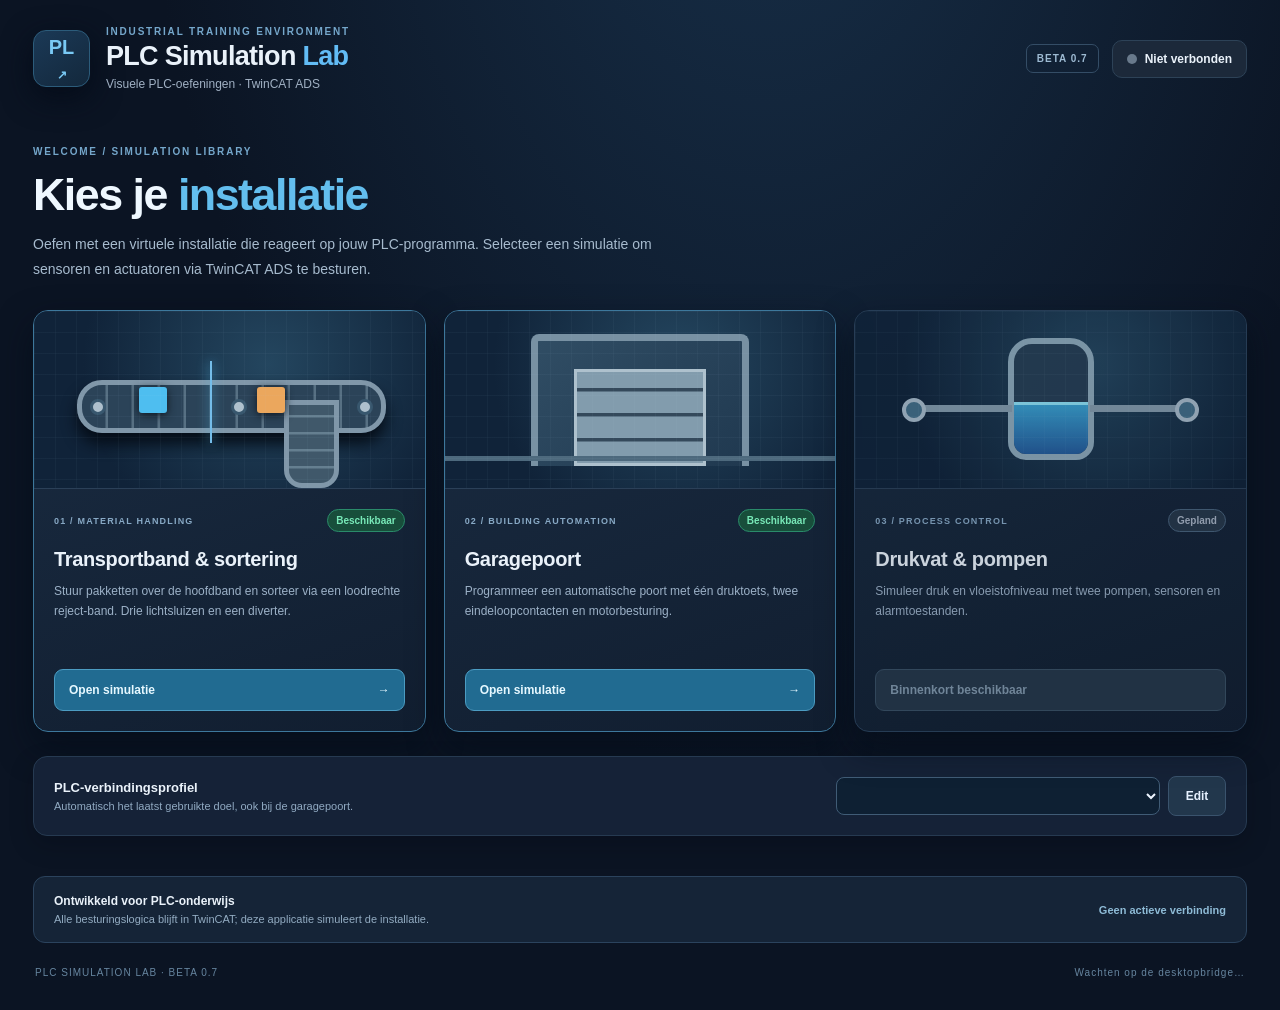
==== commit cd4735f0: "Added garage door simulator, Added main menu, Added ADS connection manager" ====
--- a/frontend/index.html
+++ b/frontend/index.html
@@ -3,45 +3,84 @@
 <head>
   <meta charset="utf-8">
   <meta name="viewport" content="width=device-width,initial-scale=1">
-  <title>PLC Simulation Lab — Conveyor</title>
+  <title>PLC Simulation Lab — Simulaties</title>
   <link rel="stylesheet" href="style.css">
+  <link rel="stylesheet" href="reject-conveyor.css">
+  <link rel="stylesheet" href="home.css">
+  <link rel="stylesheet" href="garage.css">
+  <link rel="stylesheet" href="connection-profiles.css">
+  <link rel="stylesheet" href="symbol-diagnostics.css">
 </head>
 <body>
   <div class="shell">
     <header class="topbar">
       <div class="identity">
         <div class="symbol">PL<span>↗</span></div>
-        <div><div class="overline">INDUSTRIAL TRAINING ENVIRONMENT</div><h1>PLC Simulation <em>Lab</em></h1><div class="subhead">Virtuele transportband · TwinCAT ADS</div></div>
+        <div><div class="overline">INDUSTRIAL TRAINING ENVIRONMENT</div><h1>PLC Simulation <em>Lab</em></h1><div class="subhead">Visuele PLC-oefeningen · TwinCAT ADS</div></div>
       </div>
-      <div class="topright"><span class="vchip">BETA 0.2</span><div id="connectionBadge" class="connection-badge"><i></i><span id="connectionLabel">Niet verbonden</span></div></div>
+      <div class="topright"><span class="vchip">BETA 0.7</span><div id="connectionBadge" class="connection-badge"><i></i><span id="connectionLabel">Niet verbonden</span></div></div>
     </header>
-
+    <section id="homeScreen" class="home-screen" aria-label="Kies een simulatie">
+      <div class="home-intro">
+        <div class="overline">WELCOME / SIMULATION LIBRARY</div>
+        <h2>Kies je <span>installatie</span></h2>
+        <p>Oefen met een virtuele installatie die reageert op jouw PLC-programma. Selecteer een simulatie om sensoren en actuatoren via TwinCAT ADS te besturen.</p>
+      </div>
+      <div class="home-cards">
+        <article class="sim-card available">
+          <div class="sim-image conveyor-art" aria-hidden="true"><div class="art-belt"><span></span><span></span><span></span></div><div class="art-branch"></div><div class="art-box one"></div><div class="art-box two"></div><div class="art-sensor"></div></div>
+          <div class="sim-card-body"><div class="sim-card-top"><span class="sim-category">01 / MATERIAL HANDLING</span><span class="sim-status ready">Beschikbaar</span></div>
+          <h3>Transportband &amp; sortering</h3><p>Stuur pakketten over de hoofdband en sorteer via een loodrechte reject-band. Drie lichtsluizen en een diverter.</p>
+          <button id="openConveyor" class="sim-launch" type="button">Open simulatie <span aria-hidden="true">→</span></button></div>
+        </article>
+        <article class="sim-card available">
+          <div class="sim-image gate-art" aria-hidden="true"><div class="art-building"><div class="art-door"></div></div><div class="art-ground"></div></div>
+          <div class="sim-card-body"><div class="sim-card-top"><span class="sim-category">02 / BUILDING AUTOMATION</span><span class="sim-status ready">Beschikbaar</span></div>
+          <h3>Garagepoort</h3><p>Programmeer een automatische poort met één druktoets, twee eindeloopcontacten en motorbesturing.</p>
+          <button id="openGarage" class="sim-launch" type="button">Open simulatie <span aria-hidden="true">→</span></button></div>
+        </article>
+        <article class="sim-card unavailable">
+          <div class="sim-image vessel-art" aria-hidden="true"><div class="art-vessel"><div class="art-liquid"></div></div><div class="art-pipe left"></div><div class="art-pipe right"></div><div class="art-pump left"></div><div class="art-pump right"></div></div>
+          <div class="sim-card-body"><div class="sim-card-top"><span class="sim-category">03 / PROCESS CONTROL</span><span class="sim-status planned">Gepland</span></div>
+          <h3>Drukvat &amp; pompen</h3><p>Simuleer druk en vloeistofniveau met twee pompen, sensoren en alarmtoestanden.</p>
+          <button class="sim-launch" disabled type="button">Binnenkort beschikbaar</button></div>
+        </article>
+      </div>
+      <div class="profile-home panel"><div><strong>PLC-verbindingsprofiel</strong><span>Automatisch het laatst gebruikte doel, ook bij de garagepoort.</span></div>
+       <div class="profile-line"><select id="homeProfileSelect" aria-label="Selecteer PLC-profiel"></select><button id="homeProfileEdit" class="btn ghost" type="button">Edit</button></div></div>
+      <div class="home-footer"><div><strong>Ontwikkeld voor PLC-onderwijs</strong><span>Alle besturingslogica blijft in TwinCAT; deze applicatie simuleert de installatie.</span></div><div id="homeRuntime" class="home-runtime">Kies een module om te beginnen</div></div>
+    </section>
     <div id="errorMessage" class="alert" role="alert" hidden></div>
-    <main class="workspace">
+    <main class="workspace" id="simulationWorkspace" hidden>
       <section class="left-side">
         <section class="panel stage-panel">
-          <div class="section-title"><div><div class="overline">INSTALLATIE 01 / SORTER CONVEYOR</div><h2>Transportband <span class="h2muted">/ Sortering</span></h2></div><span id="modeTag" class="mode-tag">Wachten...</span></div>
-          <div class="stage-description">Bedien de virtuele ingangen. De motor en diverter reageren op de PLC-uitgangen — in de offline demo op de ingebouwde voorbeeldbesturing.</div>
-
-          <div class="conveyor-stage" id="conveyorStage" aria-label="Interactieve transportband">
+          <div class="section-title"><div><button id="backHome" class="back-home" type="button">← Alle simulaties</button><div class="overline">INSTALLATIE 01 / SORTER CONVEYOR</div><h2>Transportband <span class="h2muted">/ Sortering</span></h2></div><span id="modeTag" class="mode-tag">Wachten...</span></div>
+          <div class="stage-description">Blauwe pakketten gaan rechtdoor. Oranje pakketten worden via de diverter naar de loodrechte afvoerband gestuurd; LS-03 bevestigt hun aankomst.</div>
+          <div class="conveyor-stage" id="conveyorStage" aria-label="Interactieve transportband met loodrechte afvoerband">
             <div class="stage-grid"></div>
             <div class="stage-label stage-label-left">ZONE A · AANVOER</div>
             <div class="stage-label stage-label-right">ZONE B · SORTERING</div>
             <div class="motor-chip"><span id="motorMiniLed" class="circle-led"></span><span id="motorMiniText">MOTOR UIT</span></div>
             <div class="sensor-assembly first" id="entryAssembly"><div class="sensor-head"></div><div class="sensor-beam"></div><div class="sensor-head"></div><strong>LS-01</strong></div>
             <div class="sensor-assembly second" id="exitAssembly"><div class="sensor-head"></div><div class="sensor-beam"></div><div class="sensor-head"></div><strong>LS-02</strong></div>
+            <!-- The perpendicular reject conveyor is aligned with DIVERTER_X=0.66. -->
+            <div class="reject-conveyor" id="rejectConveyor" aria-label="Afvoerband naar beneden">
+              <div class="reject-track"><div class="reject-texture"></div></div>
+              <div class="reject-roller reject-roller-top"></div>
+              <div class="reject-roller reject-roller-bottom"></div>
+              <span class="reject-direction">↓ AFVOER</span>
+            </div>
             <div class="belt-frame">
-              <div class="belt-track" id="beltTrack">
-                <div class="belt-texture"></div>
-              </div>
+              <div class="belt-track" id="beltTrack"><div class="belt-texture"></div></div>
               <div class="package-layer" id="packageLayer"></div>
               <div class="roller roller-left"></div><div class="roller roller-right"></div>
             </div>
+            <div class="reject-package-layer" id="rejectPackageLayer"></div>
             <div class="diverter" id="diverter"><span class="diverter-arm"></span><b>D-01</b></div>
-            <div class="chute chute-reject"><span>REJECT</span><span class="chute-arrow">↘</span></div>
+            <div class="reject-sensor" id="rejectSensor"><div class="reject-sensor-emitter"></div><div class="reject-sensor-beam"></div><div class="reject-sensor-emitter"></div><strong>LS-03</strong></div>
             <div class="stand stand-left"></div><div class="stand stand-right"></div><div class="floor"></div>
             <div class="motor-box"><b>M</b><span>DRV-01</span></div>
-            <div class="stage-hint">BLAUW = DOORVOER &nbsp; • &nbsp; ORANJE = AFVOER</div>
+            <div class="stage-hint">BLAUW = DOORVOER &nbsp; • &nbsp; ORANJE = AFVOER ↓</div>
           </div>
           <div class="readout-grid">
             <div class="readout"><div>MOTORUITGANG</div><strong id="motorValue">FALSE</strong><small>bConveyorMotor</small></div>
@@ -49,17 +88,20 @@
             <div class="readout"><div>PLC CYCLI</div><strong id="cycleValue">0</strong><small>nCycleCounter</small></div>
           </div>
         </section>
-
         <div class="bottom-cards">
           <section class="panel results-panel"><div class="overline">PROCESSTATISTIEKEN</div><h3>Productiestatus</h3>
             <div class="stats-line"><div class="stat"><span>Doorgelaten</span><strong id="normalCount">0</strong><small>blauwe route</small></div><div class="stat"><span>Afgevoerd</span><strong id="rejectCount">0</strong><small>reject route</small></div><div class="stat"><span>Wachtrij</span><strong id="queueCount">0</strong><small>pakketten</small></div></div>
           </section>
-          <section class="panel help-panel"><div class="overline">ZO WERKT DE SIMULATIE</div><h3>Sensor → PLC → Actuator</h3><p>LS-01 detecteert het pakkettype. De PLC beslist of de diverter activeert. De fysische engine verplaatst het pakket op basis van de motoruitgang.</p></section>
+          <section class="panel help-panel"><div class="overline">ZO WERKT DE SIMULATIE</div><h3>Sensor → PLC → Actuator</h3><p>LS-01 detecteert het type. De PLC zet D-01 aan voor oranje pakketten. De tweede band vervoert het pakket naar LS-03, die de aankomst bevestigt.</p></section>
         </div>
       </section>
-
       <aside class="right-side">
         <section class="panel connection-panel"><div class="overline">01 / CONNECTIE</div><h3>PLC-verbinding</h3>
+          <div class="profile-widget">
+            <label for="profileSelect">Verbindingsprofiel</label>
+            <div class="profile-line"><select id="profileSelect" aria-label="Selecteer PLC-profiel"></select><button class="btn ghost" id="profileEdit" type="button">Edit</button></div>
+            <p id="profileHint" class="profile-hint">Je selectie wordt bewaard voor de volgende keer.</p>
+          </div>
           <div class="info-row"><span>Doel</span><code id="targetValue">—</code></div>
           <div class="info-row"><span>Protocol</span><strong id="protocolValue">—</strong></div>
           <div class="button-pair"><button class="btn primary" id="connectButton">● Verbinden</button><button class="btn ghost" id="disconnectButton">Verbreken</button></div>
@@ -69,15 +111,47 @@
           <div class="subsection-title">Pakketten toevoegen</div>
           <div class="button-pair"><button class="btn parcel-blue" id="blueButton"><span class="parcel-icon blue"></span> Blauw pakket</button><button class="btn parcel-orange" id="orangeButton"><span class="parcel-icon orange"></span> Oranje pakket</button></div>
           <label class="switch-row"><div><b>Automatische aanvoer</b><small>Wissel blauwe en oranje pakketten af</small></div><span class="toggle"><input id="autoFeedToggle" type="checkbox"><span></span></span></label>
-          <button class="btn ghost full-width" id="resetButton">↻ &nbsp; Reset pakketten & tellers</button>
-          <p class="small-note">Reset wist enkel de virtuele wereld. De PLC-besturing blijft draaien totdat je STOP indrukt.</p>
+          <button class="btn ghost full-width" id="resetButton">↻ &nbsp; Reset pakketten &amp; tellers</button>
+          <p class="small-note">Reset wist alleen de virtuele wereld. De PLC-besturing blijft draaien totdat je STOP indrukt.</p>
         </section>
-        <section class="panel io-panel"><div class="overline">03 / LIVE DIAGNOSTIEK</div><h3>PLC I/O monitor</h3><div id="ioRows"></div>
+        <section class="panel io-panel"><div class="overline">03 / LIVE DIAGNOSTIEK</div><h3>PLC I/O monitor</h3><div id="symbolDiagnostics" class="symbol-diagnostics" aria-live="polite"></div><div id="ioRows"></div>
           <div class="io-footer">Ingangen: simulator → PLC &nbsp;·&nbsp; Uitgangen: PLC → simulator</div>
         </section>
       </aside>
     </main>
-    <footer><span>PLC SIMULATION LAB · FASE 2</span><span id="footerStatus">Wachten op de desktopbridge…</span></footer>
+    <section id="garageWorkspace" class="garage-workspace" hidden>
+      <section class="panel stage-panel garage-stage-panel">
+        <div class="section-title"><div><button id="garageBackHome" class="back-home" type="button">← Alle simulaties</button><div class="overline">INSTALLATIE 02 / BUILDING AUTOMATION</div><h2>Garagepoort <span class="h2muted">/ Automatische bediening</span></h2></div><span id="garageModeTag" class="mode-tag">Wachten...</span></div>
+        <p class="stage-description">Eén virtuele druktoets. De PLC bestuurt de openings- en sluitmotor; de simulator beheert de eindeloopcontacten.</p>
+        <div class="garage-scene" id="garageScene">
+          <div class="garage-wall"><div class="garage-header">GARAGE G-01</div><div class="garage-opening"><div id="garageDoor" class="garage-door"><div class="door-lamella"></div><div class="door-lamella"></div><div class="door-lamella"></div><div class="door-lamella"></div><div class="door-lamella"></div><div class="door-lamella"></div></div><div class="garage-track-left"></div><div class="garage-track-right"></div></div></div>
+          <div class="gate-limit gate-limit-open" id="garageLimitOpen"><span>LS-OPEN</span><b></b></div>
+          <div class="gate-limit gate-limit-closed" id="garageLimitClosed"><span>LS-CLOSED</span><b></b></div>
+          <div class="garage-floor"></div><div class="garage-position" id="garagePosition">GESLOTEN · 0%</div>
+        </div>
+        <div class="garage-readouts"><div class="readout"><div>MOTOR OPEN</div><strong id="gateOpenValue">FALSE</strong><small>bGateMotorOpen</small></div><div class="readout"><div>MOTOR SLUITEN</div><strong id="gateCloseValue">FALSE</strong><small>bGateMotorClose</small></div><div class="readout"><div>PLC CYCLI</div><strong id="gateCycleValue">0</strong><small>nGateCycleCounter</small></div></div>
+      </section>
+      <aside class="garage-controls">
+        <section class="panel"><div class="overline">01 / CONNECTIE</div><h3>PLC-verbinding</h3><div class="profile-widget"><label for="garageProfileSelect">Verbindingsprofiel</label>
+          <div class="profile-line"><select id="garageProfileSelect" aria-label="Selecteer PLC-profiel"></select><button class="btn ghost" id="garageProfileEdit" type="button">Edit</button></div></div>
+          <div class="info-row"><span>Doel</span><code id="garageTarget">—</code></div><div class="button-pair"><button class="btn primary" id="garageConnect">● Verbinden</button><button class="btn ghost" id="garageDisconnect">Verbreken</button></div><p class="small-note">LIVE: laad het garagepoortprogramma in TwinCAT. Verbreek eerst de transportbandverbinding.</p></section>
+        <section class="panel"><div class="overline">02 / BEDIENING</div><h3>Virtuele druktoets</h3><button id="garageButton" class="btn start full-width">● DRUKTOETS S-01</button><p class="small-note">De student bepaalt in TwinCAT hoe de poort reageert op deze druktoets.</p><div id="garageError" class="garage-error" hidden></div></section>
+        <section class="panel"><div class="overline">03 / LIVE I/O</div><h3>Sensoren en actuatoren</h3><div id="garageSymbolDiagnostics" class="symbol-diagnostics" aria-live="polite"></div><div id="garageIoRows"></div><p id="garageFault" class="garage-error" hidden>Motorconflict: beide richtingen actief. Beweging geblokkeerd.</p></section>
+      </aside>
+    </section>
+    <footer><span>PLC SIMULATION LAB · BETA 0.7</span><span id="footerStatus">Wachten op de desktopbridge…</span></footer>
+  </div>
+<div id="profileModal" class="profile-modal" hidden role="dialog" aria-modal="true" aria-labelledby="profileModalTitle">
+    <div class="profile-panel panel">
+      <div class="profile-heading"><h2 id="profileModalTitle">PLC-verbindingsprofielen</h2><button id="profileClose" type="button" class="btn ghost">Sluiten</button></div>
+      <p class="profile-hint">Maak een profiel voor thuis, school of een andere runtime. Verbreek eerst de actieve verbinding om profielen te wijzigen.</p>
+      <div class="profile-editor-layout"><div><label for="profileEditorList">Bewaarde profielen</label><select id="profileEditorList" size="6"></select><button type="button" id="profileNew" class="btn ghost full-width">+ Nieuw profiel</button></div>
+      <form id="profileForm"><label for="profileName">Profielnaam</label><input id="profileName" maxlength="60" required placeholder="Bijv. School UMRT">
+      <label for="profileNetId">AMS Net ID</label><input id="profileNetId" required spellcheck="false" placeholder="199.4.42.250.1.1">
+      <label for="profilePort">PLC ADS-poort</label><input id="profilePort" type="number" min="1" max="65535" required value="851">
+      <div class="profile-actions"><button type="submit" class="btn primary">Opslaan</button><button type="button" id="profileDelete" class="btn stop">Verwijderen</button></div></form></div>
+      <p id="profileError" class="profile-error" role="alert" hidden></p>
+    </div>
   </div>
   <script src="app.js"></script>
 </body>
--- a/frontend/reject-conveyor.css
+++ b/frontend/reject-conveyor.css
@@ -0,0 +1,30 @@
+/* Additive perpendicular reject conveyor for the original Phase 2 scene. */
+/* Geometry is anchored to the existing belt and DIVERTER_X=0.66. */
+.conveyor-stage{height:405px}
+.belt-frame{top:24%;z-index:5}
+.sensor-assembly{top:10%}
+.diverter{top:27%;left:62.0%;z-index:10}
+/* The diverter arm spans the upper conveyor track; its tip meets the branch. */
+.diverter-arm{width:86px;height:11px;transform-origin:12% 50%;transform:rotate(-27deg)}
+.diverter.active .diverter-arm{transform:rotate(35deg)}
+.diverter b{margin-top:18px}
+.reject-conveyor{position:absolute;top:calc(24% + 44px);left:calc(9% + 82% * .66 - 38px);width:76px;height:215px;border:6px solid #71869c;border-radius:0 0 33px 33px;background:#0c1a2b;box-shadow:0 12px 29px #020713bd,inset 0 0 0 4px #26384b;z-index:2;overflow:hidden}
+.reject-track{position:absolute;inset:0 7px 7px;border-radius:0 0 25px 25px;overflow:hidden;background:#334759;border:1px solid #556b80}
+.reject-texture{position:absolute;inset:-32px 0 0;background:repeating-linear-gradient(0deg,#8095a4 0 2px,transparent 2px 32px);opacity:.68;animation:reject-belt-move 540ms linear infinite paused;will-change:transform}
+.conveyor-stage.running .reject-texture{animation-play-state:running}
+@keyframes reject-belt-move{to{transform:translateY(32px)}}
+.reject-roller{position:absolute;left:20px;width:24px;height:12px;border-radius:50%;background:radial-gradient(ellipse,#8db4c9 0 35%,#33546c 40% 72%,#d2e5eb 75%);z-index:3}
+.reject-roller-top{top:7px}.reject-roller-bottom{bottom:8px}
+.reject-direction{position:absolute;top:48%;left:50%;transform:translate(-50%,-50%);font-size:10px;font-weight:900;letter-spacing:1px;color:#b4cee0;text-shadow:0 1px 3px #122536;white-space:nowrap}
+.reject-package-layer{position:absolute;inset:0;z-index:8;pointer-events:none}
+.reject-package-layer .parcel{top:0;left:0}
+.reject-sensor{position:absolute;top:262px;left:calc(9% + 82% * .66 - 48px);width:96px;height:17px;z-index:11;display:flex;align-items:center;justify-content:space-between;filter:drop-shadow(0 0 5px #4daaff55);pointer-events:none}
+.reject-sensor-emitter{width:12px;height:21px;background:#64b7eb;border:2px solid #b5e4fe;border-radius:3px}
+.reject-sensor-beam{height:3px;flex:1;background:#6db7f1;opacity:.8}
+.reject-sensor.active .reject-sensor-beam{background:#ef696b;box-shadow:0 0 12px #ff6c6c;opacity:1}
+.reject-sensor strong{position:absolute;right:-1px;top:24px;font-size:10px;color:#9ac8eb}
+.reject-sensor.active strong{color:#ffafac}
+.stand{top:calc(24% + 65px);height:36px}
+.motor-box{left:20%;top:58%}
+.floor{bottom:25px}
+.stage-hint{bottom:10px}
--- a/frontend/home.css
+++ b/frontend/home.css
@@ -0,0 +1,8 @@
+/* Home module selection: additive layer over the existing conveyor GUI. */
+[hidden]{display:none!important}
+.home-screen{display:flex;flex-direction:column;gap:24px;padding:12px 0 8px}
+.home-intro{max-width:760px;padding:21px 0 5px}.home-intro h2{font-size:clamp(30px,3.5vw,48px);letter-spacing:-1.5px;margin:12px 0;color:#eff8ff}.home-intro h2 span{color:#63beee}.home-intro p{max-width:650px;color:#a7bbce;line-height:1.75;font-size:14px;margin:0}
+.home-cards{display:grid;grid-template-columns:repeat(3,minmax(0,1fr));gap:18px}.sim-card{overflow:hidden;min-width:0;display:flex;flex-direction:column;border:1px solid #2b435d;border-radius:15px;background:linear-gradient(160deg,#1a2c42,#111e30);box-shadow:0 15px 34px #030c1799}.sim-card.available{border-color:#3d789c}.sim-card.unavailable{opacity:.86}.sim-image{height:178px;position:relative;overflow:hidden;background:radial-gradient(circle at 60% 30%,#24465f,#102339 70%);border-bottom:1px solid #2b4058}.sim-image:after{content:'';position:absolute;inset:0;background-image:linear-gradient(#b5d6ed0a 1px,transparent 1px),linear-gradient(90deg,#b5d6ed0a 1px,transparent 1px);background-size:21px 21px;pointer-events:none}.sim-card-body{padding:20px;display:flex;flex-direction:column;flex:1}.sim-card-top{display:flex;justify-content:space-between;align-items:center;gap:8px}.sim-category{font-size:9px;font-weight:800;letter-spacing:1.2px;color:#88a9c5}.sim-status{border:1px solid #48627c;border-radius:20px;padding:5px 8px;white-space:nowrap;font-size:10px;font-weight:800}.sim-status.ready{background:#184e3b;color:#78e9b8;border-color:#2a8b6a}.sim-status.planned{color:#a7b3c4;background:#26374a}.sim-card h3{font-size:20px;line-height:1.25;margin:15px 0 9px;letter-spacing:-.35px}.sim-card p{font-size:12px;line-height:1.7;color:#9cb1c7;min-height:68px;margin:0 0 20px}.sim-launch{font:800 12px Segoe UI,Arial,sans-serif;cursor:pointer;border:1px solid #4c9cc2;color:#e6f8ff;background:#216b91;padding:13px 14px;border-radius:9px;text-align:left;margin-top:auto;display:flex;justify-content:space-between;align-items:center;gap:12px}.sim-launch:disabled{border-color:#395064;color:#8198ac;background:#25374a;cursor:not-allowed}.sim-launch:not(:disabled):hover{background:#287fa9}.home-footer{border:1px solid #2b435d;background:#152437;border-radius:12px;padding:17px 20px;display:flex;justify-content:space-between;gap:20px;align-items:center}.home-footer strong{display:block;font-size:12px}.home-footer span{display:block;color:#93acc2;margin-top:5px;font-size:11px}.home-runtime{font-size:11px;font-weight:750;color:#8ebbd6}.home-runtime.active{color:#ffca83;max-width:285px;text-align:right}.back-home{border:1px solid #36516b;background:#233a50;color:#bcdaf0;border-radius:6px;padding:7px 10px;margin:0 0 10px;font-size:11px;cursor:pointer}.back-home:hover{background:#2e4b68}
+/* Decorative machinery diagrams drawn without external assets */
+.art-belt{position:absolute;left:11%;right:10%;top:39%;height:53px;border:5px solid #8097a9;border-radius:25px;background:repeating-linear-gradient(90deg,#2b4358 0 23px,#577083 24px 26px);box-shadow:0 11px 15px #050d17}.art-belt span{position:absolute;top:14px;background:#aec0cd;border:3px solid #38576e;border-radius:50%;width:16px;height:16px}.art-belt span:nth-child(1){left:8px}.art-belt span:nth-child(2){left:50%}.art-belt span:nth-child(3){right:8px}.art-branch{position:absolute;top:50%;left:64%;width:55px;height:88px;border:5px solid #8097a9;background:repeating-linear-gradient(0deg,#40586a 0 14px,#657f90 15px 17px);border-radius:0 0 18px 18px}.art-box{position:absolute;width:28px;height:26px;top:43%;border-radius:3px;box-shadow:0 2px 8px #101820}.art-box.one{left:27%;background:#4ebef0}.art-box.two{left:57%;background:#eba75d}.art-sensor{position:absolute;left:45%;top:28%;height:82px;width:2px;background:#74bde9;box-shadow:0 0 12px #5acaff}.art-building{position:absolute;left:22%;top:13%;height:132px;width:56%;border:7px solid #7891a3;border-bottom:0;background:linear-gradient(140deg,#304d64,#203950);border-radius:8px 8px 0 0}.art-door{position:absolute;left:18%;right:18%;top:22%;bottom:0;background:repeating-linear-gradient(0deg,#829cad 0 21px,#34495b 22px 25px);border:3px solid #aec1cd}.art-ground{position:absolute;bottom:27px;width:100%;height:5px;background:#4d697d}.art-vessel{position:absolute;left:39%;top:15%;width:22%;height:122px;border:6px solid #8ca8b9;border-radius:24px 24px 18px 18px;background:#263e54;overflow:hidden}.art-liquid{position:absolute;bottom:0;height:47%;width:100%;background:linear-gradient(#399fce,#245b9a);border-top:3px solid #8de0f5}.art-pipe{position:absolute;top:53%;height:7px;width:25%;background:#839aab}.art-pipe.left{left:15%}.art-pipe.right{right:15%}.art-pump{position:absolute;top:49%;height:24px;width:24px;background:#426d87;border:4px solid #a6bac9;border-radius:50%}.art-pump.left{left:12%}.art-pump.right{right:12%}
+@media(max-width:1080px){.home-cards{grid-template-columns:repeat(2,minmax(0,1fr))}}@media(max-width:880px){.home-cards{grid-template-columns:1fr}.home-footer{flex-direction:column;align-items:flex-start}.home-runtime.active{text-align:left}}
--- a/frontend/garage.css
+++ b/frontend/garage.css
@@ -0,0 +1,25 @@
+/* Garage module: independent scene and controls. */
+.garage-workspace{display:grid;grid-template-columns:minmax(0,1.75fr) minmax(310px,1fr);gap:16px}
+.garage-workspace[hidden]{display:none}
+.garage-controls{display:flex;flex-direction:column;gap:16px;min-width:0}
+.garage-controls .panel{padding:18px 20px}
+.garage-scene{position:relative;overflow:hidden;height:405px;background:radial-gradient(ellipse at 50% 4%,#244865 0,#142b44 45%,#101d31 100%);border:1px solid #30445c;border-radius:11px}
+.garage-scene:before{content:'';position:absolute;inset:0;background-image:linear-gradient(#87a0b410 1px,transparent 1px),linear-gradient(90deg,#87a0b410 1px,transparent 1px);background-size:24px 24px}
+.garage-wall{position:absolute;left:25%;width:50%;top:30px;bottom:40px;border:12px solid #5c7287;background:#233a4d;border-radius:8px;box-shadow:0 18px 35px #02070f90,inset 0 0 0 3px #9caebe}
+.garage-header{font-size:12px;font-weight:900;letter-spacing:2px;text-align:center;padding:10px;color:#b7d3e8}
+.garage-opening{position:absolute;top:42px;bottom:0;left:11px;right:11px;background:#081522;overflow:hidden;border:5px solid #9aafc0;border-bottom:0}
+.garage-door{position:absolute;inset:0;background:linear-gradient(90deg,#607d93,#a2bacc 50%,#63849a);display:flex;flex-direction:column;transition:none;will-change:transform}
+.door-lamella{flex:1;border-bottom:5px ridge #4d6276;box-shadow:inset 0 8px 9px #ffffff18}
+.garage-track-left,.garage-track-right{position:absolute;top:0;bottom:0;width:7px;background:#d3dde3;z-index:2}
+.garage-track-left{left:0}.garage-track-right{right:0}
+.garage-floor{position:absolute;bottom:40px;left:7%;right:7%;height:3px;background:#638297}
+.gate-limit{position:absolute;left:76%;font-size:11px;font-weight:850;display:flex;gap:9px;align-items:center;color:#9cb9cf}
+.gate-limit b{width:12px;height:12px;border-radius:50%;border:2px solid #87a3b8;background:#405c70}
+.gate-limit.active b{background:#5fe4a6;box-shadow:0 0 13px #5fe4a6}
+.gate-limit-open{top:90px}.gate-limit-closed{bottom:70px}
+.garage-position{position:absolute;left:18px;bottom:12px;color:#a5c9e2;font-size:11px;font-weight:900;letter-spacing:1px}
+.garage-readouts{display:grid;grid-template-columns:repeat(3,minmax(0,1fr));gap:10px;margin-top:14px}
+.garage-error{border:1px solid #ae6669;padding:10px;margin-top:12px;background:#502e3a;color:#ffc3c9;border-radius:8px;font-size:12px}
+.garage-error[hidden]{display:none}
+@media(max-width:1120px){.garage-workspace{grid-template-columns:1fr}.garage-controls{display:grid;grid-template-columns:repeat(2,minmax(0,1fr))}.garage-controls .panel:last-child{grid-column:span 2}}
+@media(max-width:880px){.garage-controls{display:flex}}
--- a/frontend/connection-profiles.css
+++ b/frontend/connection-profiles.css
@@ -0,0 +1,6 @@
+/* v0.6 – shared ADS connection profile controls */
+.profile-widget{margin:13px 0 7px}.profile-widget label,.profile-editor-layout label{display:block;color:#94b2cb;font-size:11px;font-weight:750;margin:0 0 7px}
+.profile-line{display:flex;align-items:center;gap:8px}.profile-line select{flex:1;min-width:0;width:100%;border:1px solid #405c76;background:#0e2033;color:#edf5ff;padding:10px;border-radius:8px;font:12px Segoe UI,Arial,sans-serif}.profile-line button{white-space:nowrap;min-width:58px}.profile-hint{font-size:11px;line-height:1.6;color:#91aac2;margin:9px 0 10px}
+.profile-home{display:flex;align-items:center;justify-content:space-between;gap:20px;margin-bottom:16px}.profile-home strong{display:block;font-size:13px}.profile-home span{display:block;color:#91aac2;font-size:11px;margin-top:5px}.profile-home .profile-line{width:min(390px,55%)}
+.profile-modal{position:fixed;inset:0;background:#030914dd;display:flex;align-items:center;justify-content:center;padding:24px;z-index:100}.profile-panel{width:min(650px,100%);max-height:90vh;overflow:auto}.profile-heading{display:flex;justify-content:space-between;align-items:center;gap:10px}.profile-heading h2{font-size:19px;margin:0}.profile-editor-layout{display:grid;grid-template-columns:210px minmax(0,1fr);gap:20px;margin-top:20px}.profile-editor-layout select{display:block;width:100%;background:#0d1e31;color:#eaf2fa;border:1px solid #405a75;border-radius:8px;padding:8px;font-size:12px}.profile-editor-layout input{width:100%;display:block;background:#0d1e31;border:1px solid #405a75;border-radius:8px;padding:11px;color:#edf7ff;margin-bottom:13px;font:13px Segoe UI,Arial,sans-serif}.profile-editor-layout input:focus,.profile-editor-layout select:focus,.profile-line select:focus{outline:2px solid #4d9cce;outline-offset:1px}.profile-actions{display:flex;gap:9px}.profile-error{border:1px solid #a54a52;background:#4b2630;color:#ffd3da;border-radius:7px;padding:10px;font-size:12px}
+@media(max-width:700px){.profile-editor-layout{grid-template-columns:1fr}.profile-home{flex-direction:column;align-items:stretch}.profile-home .profile-line{width:100%}}
--- a/frontend/symbol-diagnostics.css
+++ b/frontend/symbol-diagnostics.css
@@ -0,0 +1 @@
+.symbol-diagnostics{margin-bottom:12px;font-size:11px;line-height:1.6}.symbol-status{padding:9px 10px;border-radius:7px;font-weight:750}.symbol-status.success{background:#173a2e;color:#8cf0bc;border:1px solid #386c55}.symbol-status.warning{background:#493524;color:#ffd1a3;border:1px solid #90683d}.symbol-list{color:#aebfd0;padding:7px 5px;overflow-wrap:anywhere}.symbol-diagnostics details{margin-top:6px;border:1px solid #34485d;border-radius:7px;padding:7px 9px}.symbol-diagnostics summary{cursor:pointer;color:#a9c8df}.io-row code{overflow-wrap:anywhere;text-align:right}
